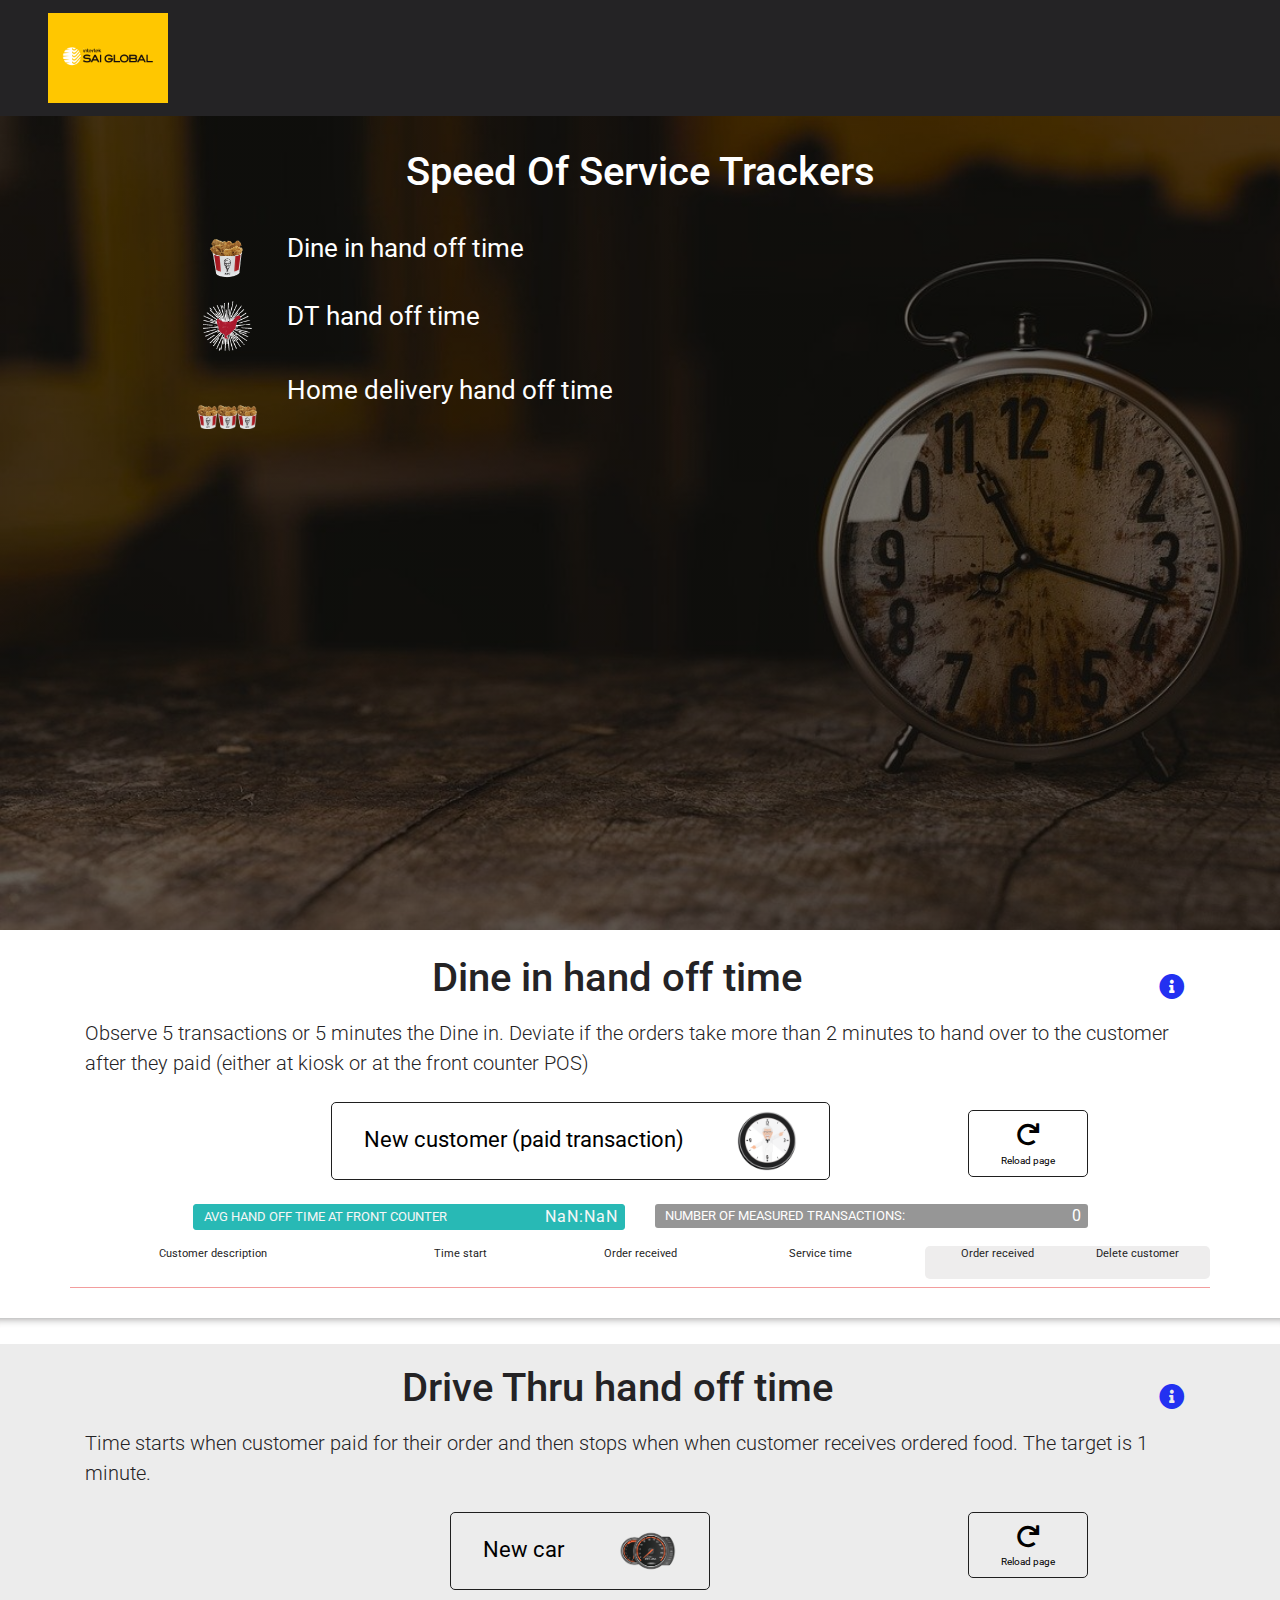
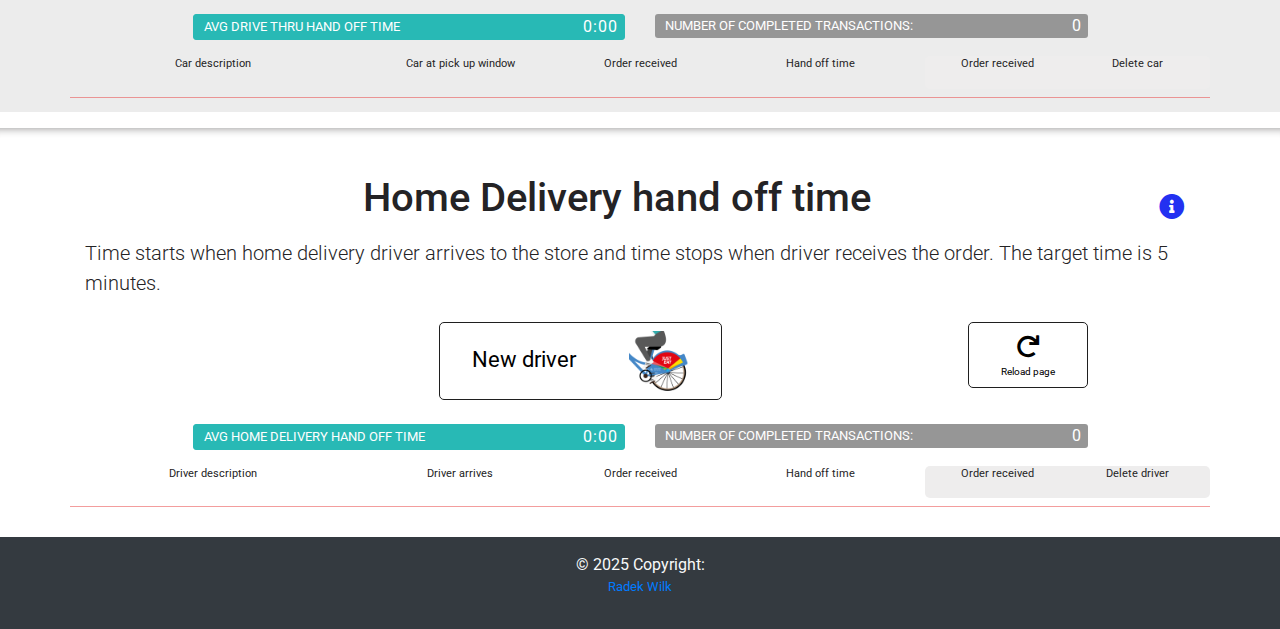
==== index.html @ 293ca718 "initial commit" ====
<!DOCTYPE html>
<html lang="en">

<head>
  <meta charset="UTF-8" />
  <meta name="viewport" content="width=device-width, initial-scale=1.0" />
  <meta http-equiv="X-UA-Compatible" content="ie=edge" />

<!-- Standard favicon -->
    <link rel="icon" type="image/x-icon" href="../img/favicon/favicon.ico">
    
    <!-- PNG icons for different sizes -->
    <link rel="icon" type="image/png" sizes="16x16" href="./img/favicon/favicon-16x16.png">
    <link rel="icon" type="image/png" sizes="32x32" href="./img/favicon/favicon-32x32.png">
    
    <!-- Apple Touch Icon -->
    <link rel="apple-touch-icon" href="../img/favicon/apple-touch-icon.png">
    
    <!-- Android Chrome icons -->
    <link rel="icon" type="image/png" sizes="192x192" href="./img/favicon/android-chrome-192x192.png">
    <link rel="icon" type="image/png" sizes="512x512" href="./img/favicon/android-chrome-512x512.png">
    
    <!-- Web Manifest -->
    <link rel="manifest" href="./img/favicon/site.webmanifest">

  <!-- bootstrap css -->
  <link rel="stylesheet" href="./css/bootstrap.min.css" />
  <!-- main css -->
  <link rel="stylesheet" href="./css/main.css" />

  <!-- font awesome -->
  <link rel="stylesheet" href="./css/all.css" />
  <title>Speed of service timers</title>
</head>

<body>
  <!-- header -->
  <header id="home">
    <!-- navbar -->
    <nav class="navbar navbar-expand-lg navbar-dark px-5">
      <a href="https://intranet.intertek.com/" class="navbar-brand">
        <img src="./img/saiglobal-card.webp" alt="company logo" class="img-fluid" width="120" />
      </a>
      <button class="navbar-toggler" type="button" data-target="#myNavbar" data-toggle="collapse">
        <span class="navbar-toggler-icon"></span>
      </button>
      <div class="collapse navbar-collapse" id="myNavbar">
        <ul class="navbar-nav mx-auto ">
          <!-- <li class="nav-item mx-3">
            <a href="../calculate.html#epcs" class="nav-link">ePCS</a>
          </li>
          <li class="nav-item mx-3">
            <a href="QPM_checker.html#qpm" class="nav-link">QPM</a>
          </li>
          <li class="nav-item mx-3">
            <a href="paper_pcs.html#pcs" class="nav-link">Paper PCS </a>
          </li>
          <li class="nav-item dropdown mx-3">
            <a class="nav-link dropdown-toggle" data-toggle="dropdown" href="#" role="button" aria-haspopup="true"
              aria-expanded="false">Instructions</a>
            <div class="dropdown-menu">
              <p class="text-center">Step-by-Step how to get:</p>
              <div role="separator" class="dropdown-divider"></div>
              <a class="dropdown-item" href="instructions.html#gsr">Gold Standard Report</a>
              <a class="dropdown-item" href="instructions.html#fsr">Freshness Standard Report</a>
              <a class="dropdown-item" href="instructions.html#pcr">Piece Count Report</a>
              <a class="dropdown-item" href="instructions.html#dbsc">Daily Scorecard</a>
            </div>
          </li>
          <li class="nav-item mx-3">
            <a href="timers.html" class="nav-link">Speed of Services </a>
          </li> -->
        </ul>
      </div>
    </nav>
    <!-- end of navbar -->

    <!-- banner section -->
    <section id="timers-banner" class="info-banner">
      <div class="container-fluid">
        <div class="row">
          <div class="col-10 mx-auto">
            <div class="py-3 banner-center">
              <h1 class="text-capitalize text-center mt-2 mt-lg-3">
                Speed of Service trackers
              </h1>
              <ul class="pcs-systems pcs-systems-info list-group d-none d-md-block">
                <!-- <h3>Check SOS for</h3> -->
                <li class="pcs-systems-item">
                    <li class="pcs-systems-item-inner">
                      <a href="#kfcServiceTimesTotal" class="pcs-systems-item-inner-link">
                         <img src="./img/kfc_bucket.gif" alt="stopwatch" width="60" class="img-fluid mt-3 mr-4"> Dine in hand off time
                      </a>
                    </li>
                </li>
                <li class="pcs-systems-item">
                    <li class="pcs-systems-item-inner">
                      <a href="#kfcDTTotal" class="pcs-systems-item-inner-link">
                        <img src="./img/chicken_clock.gif" alt="" width="60"  class="img-fluid mt-3 mr-4"> DT hand off time
                      </a>
                    </li>
                </li>
                <li class="pcs-systems-item-inner">
                  <a href="#kfcHDTotal" class="pcs-systems-item-inner-link">
                      <img src="./img/kfc_multibucket.gif" alt="" width="60" class="img-fluid mt-3 mr-4"> Home delivery hand off time
                  </a>
                </li>
                <!-- <li class="pcs-systems-item">
                    <li class="pcs-systems-item-inner">
                      <a href="#bkTotal" class="pcs-systems-item-inner-link">
                          <img src="./img/bk_whopper.gif" alt="" width="60" class="img-fluid mt-3"> Burger King - service time
                      </a>
                    </li>
                </li> -->
              </ul>
            </div>
          </div>
        </div>
      </div>
    </section>
    <!-- end of banner section -->
  </header>
  <!-- end of header -->

  <!-- KFC timers section -->
  <section id="kfcServiceTimesTotal" class="guide-info py-1 mt-1 ">
    <div class="container">
      <h1 class="text-center my-3">
        Dine in hand off time
        <button class="info-icon mt-2" data-toggle="modal" data-target="#kfc_fc_service_info">
          <i class="fas fa-info-circle"></i>
        </button>
      </h1>

      <p class="lead">
        Observe 5 transactions or 5 minutes the Dine in. Deviate if the orders take more than 2 minutes to hand over to the customer after they paid (either at kiosk or at the front counter POS)
      </p>

      <!-- service time control - start the new customer -->
          <div class="container mt-4 ">
            <div class="row">
              <div class="col-10 mx-auto text-center">
                  <button class="editBox stopwatch" id="start"> New customer (paid transaction)
                    <img src="./img/kfc_clock.gif" alt="" width="60" class="stopwatch-icon">
                  </button>
                  <button class="editBox stopwatch restart mt-2" onclick="location.reload();">
                    <i class="fas fa-redo"></i>
                    <p class="reload-text">Reload page</p>
                  </button>
                <!-- </div> -->
              </div>
            </div>
            <div class="row service__times">
              <div class="col-10 mx-auto">
                <div class="row justify-content-around">
                  <div class="col-0 col-sm-0 mx-auto" hidden>
                    <div class="timer__serviceTime clearfix" id="kfc-timer__serviceTime">
                      <div class="timer__serviceTime--text left">Avg Order to delivery time</div>
                      <div class="timer__serviceTime--value right" id="kfc-serviceTime">0:00</div>
                    </div>
                  </div>
                  <div class="col-10 col-sm-6 mx-auto">
                    <div class="timer__totalTime clearfix" id="kfc-timer__totalTime">
                      <div class="timer__totalTime--text left">Avg hand off time at front counter</div>
                      <div class="timer__totalTime--value right" id="kfc-totalServiceTime">0:00</div>
                    </div>
                  </div>
                  <div class="col-8 col-sm-6 mx-auto">
                    <div class="timer__totalTime clearfix transactions" id="timer__totalCust">
                      <div class="timer__totalTime--text left">Number of measured transactions: </div>
                      <div class="timer__totalTime--value right" id="kfc-totalCustomers">0</div>
                    </div>
                  </div>
  
                </div>
              </div>
            </div>
          </div>

     <div class="row py-2">
            <!-- a table with measured times -->
            <div class="col-12 mx-auto ">
              <!-- description row -->
              <div class="row py-2 info-container">
                <div class="col-3 text-center align-content-center ">
                  <p class="info-text">Customer description</p>
                </div>
                <!-- timers col -->
                <div class="col-6">
                  <div class="d-flex justify-content-between">
                    <div class="col-4 text-center">
                      <p class="info-text">Time start</p>
                    </div>
                    <div class="col-4 text-center">
                      <p class="info-text">Order received</p>
                    </div>
                    <div class="col-4 text-center">
                      <p class="info-text">Service time</p>
                    </div>
                  </div>
                </div>
                <!-- end of timers col -->
                <div class="col-3 text-center time-edits">
                  <div class="d-flex justify-content-between">
                    <div class="col-6 text-center">
                      <p class="info-text">Order received</p>
                    </div>
                    <div class="col-6 text-center">
                      <p class="info-text">Delete customer</p>
                    </div>
                  </div>
                </div>
              </div>
              <!-- end of description row -->

          <div class="kfc__timesList">
            
<!-- HERE IS GOING NEW LINE OF SOS for FRONT COUNTER -->

          </div>

        </div>
        <!-- end of table with measured times -->

      </div>

    </div>
    <!--end of container  -->
  </section>
  <!-- End of KFC timers section -->

  <hr class="separate-section">

  <!-- KFC Drive Thru timers section -->
  <section id="kfcDTTotal" class="guide-info py-1 mt-1 gray_bgr">
    <div class="container">
      <h1 class="text-center my-3">
        Drive Thru hand off time
        <button class="info-icon mt-2" data-toggle="modal" data-target="#kfc_DT_service_info">
          <i class="fas fa-info-circle"></i>
        </button>
      </h1>

      <p class="lead">
        Time starts when customer paid for their order and then stops when when customer receives ordered food. The target is 1 minute. 
      </p>

      <!-- service time control - start the new customer -->
          <div class="container mt-4 ">
            <div class="row">
              <div class="col-10 mx-auto text-center">
                  <button class="editBox stopwatch" id="start__DT"> New car
                    <img src="./img/car.gif" alt="" width="60" class="stopwatch-icon">
                  </button>
                  <button class="editBox stopwatch restart" onclick="location.reload();">
                    <i class="fas fa-redo"></i>
                    <p class="reload-text">Reload page</p>
                  </button>
                <!-- </div> -->
              </div>
            </div>
            <div class="row service__times">
              <div class="col-10 mx-auto">
                <div class="row justify-content-around">
                  <div class="col-0 col-sm-0 mx-auto" hidden>
                    <div class="timer__serviceTime clearfix" id="kfc_DT-timer__serviceTime">
                      <div class="timer__serviceTime--text left">Avg Order to delivery time</div>
                      <div class="timer__serviceTime--value right" id="kfc_DT-serviceTime">0:00</div>
                    </div>
                  </div>
                  <div class="col-10 col-sm-6 mx-auto">
                    <div class="timer__totalTime clearfix" id="kfc_DT-timer__totalTime">
                      <div class="timer__totalTime--text left">Avg Drive Thru hand off time</div>
                      <div class="timer__totalTime--value right" id="kfc_DT-totalServiceTime">0:00</div>
                    </div>
                  </div>
                  <div class="col-8 col-sm-6 mx-auto">
                    <div class="timer__totalTime clearfix transactions" id="timer__totalCars">
                      <div class="timer__totalTime--text left">Number of completed transactions: </div>
                      <div class="timer__totalTime--value right" id="kfc_DT-totalCustomers">0</div>
                    </div>
                  </div>
  
                </div>
              </div>
            </div>
          </div>

     <div class="row py-2">
            <!-- a table with measured times -->
            <div class="col-12 mx-auto ">
              <!-- description row -->
              <div class="row py-2 info-container">
                <div class="col-3 text-center align-content-center ">
                  <p class="info-text">Car description</p>
                </div>
                <!-- timers col -->
                <div class="col-6">
                  <div class="d-flex justify-content-between">
                    <div class="col-4 text-center">
                      <p class="info-text">Car at pick up window</p>
                    </div>
                    <div class="col-4 text-center">
                      <p class="info-text">Order received</p>
                    </div>
                    <div class="col-4 text-center">
                      <p class="info-text">Hand off time</p>
                    </div>
                  </div>
                </div>
                <!-- end of timers col -->
                <div class="col-3 text-center time-edits">
                  <div class="d-flex justify-content-between">
                    <div class="col-6 text-center">
                      <p class="info-text">Order received</p>
                    </div>
                    <div class="col-6 text-center">
                      <p class="info-text">Delete car</p>
                    </div>
                  </div>
                </div>
              </div>
              <!-- end of description row -->

          <div class="kfc__DT_List">
            
<!-- HERE IS GOING NEW LINE OF SOS TIMES -->

          </div>

        </div>
        <!-- end of table with measured times -->

      </div>

    </div>
    <!--end of container  -->
  </section>
  <!-- End of KFC DT timers section -->


  <hr class="separate-section">



    <!-- KFC Home delivery timers section -->
    <section id="kfcHDTotal" class="guide-info py-1 mt-1 ">
      <div class="container">
        <h1 class="text-center my-3">
          Home Delivery hand off time
          <button class="info-icon mt-2" data-toggle="modal" data-target="#kfc_HD_service_info">
            <i class="fas fa-info-circle"></i>
          </button>
        </h1>
  
  
        <p class="lead">
          Time starts when home delivery driver arrives to the store and time stops when driver receives the order. The target time is 5 minutes.
        </p>
  
        <!-- <hr class="style14"> -->
  
        <!-- service time control - start the new qutomer -->
        <div class="container mt-4 ">
          <div class="row">
            <div class="col-10 mx-auto text-center">
                <button class="editBox stopwatch" id="start__HD"> New driver
                  <img src="./img/just_eat.gif" alt="" width="60" class="stopwatch-icon">
                </button>
                <button class="editBox stopwatch restart" onclick="location.reload();">
                  <i class="fas fa-redo"></i>
                  <p class="reload-text">Reload page</p>
                </button>
              <!-- </div> -->
            </div>
          </div>
          <div class="row service__times">
            <div class="col-10 mx-auto">
              <div class="row justify-content-around">
                <div class="col-0 col-sm-0 mx-auto" hidden>
                  <div class="timer__serviceTime clearfix" id="kfc_HD-timer__serviceTime">
                    <div class="timer__serviceTime--text left">Avg Order to delivery time</div>
                    <div class="timer__serviceTime--value right" id="kfc_HD-serviceTime">0:00</div>
                  </div>
                </div>
                <div class="col-10 col-sm-6 mx-auto">
                  <div class="timer__totalTime clearfix" id="kfc_HD-timer__totalTime">
                    <div class="timer__totalTime--text left">Avg home delivery hand off time</div>
                    <div class="timer__totalTime--value right" id="kfc_HD-totalServiceTime">0:00</div>
                  </div>
                </div>
                <div class="col-8 col-sm-6 mx-auto">
                  <div class="timer__totalTime clearfix transactions" id="timer__totalCust">
                    <div class="timer__totalTime--text left">Number of completed transactions: </div>
                    <div class="timer__totalTime--value right" id="kfc_HD-totalCustomers">0</div>
                  </div>
                </div>

              </div>
            </div>
          </div>
        </div>
  
        <div class="row py-2">
          <!-- a table with measured times -->
          <div class="col-12 mx-auto ">
            <!-- description row -->
            <div class="row py-2 info-container">
              <div class="col-3 text-center align-content-center ">
                <p class="info-text">Driver description</p>
              </div>
              <!-- timers col -->
              <div class="col-6">
                <div class="d-flex justify-content-between">
                  <div class="col-4 text-center">
                    <p class="info-text">Driver arrives</p>
                  </div>
                  <div class="col-4 text-center">
                    <p class="info-text">Order received</p>
                  </div>
                  <div class="col-4 text-center">
                    <p class="info-text">Hand off time</p>
                  </div>
                </div>
              </div>
              <!-- end of timers col -->
              <div class="col-3 text-center time-edits">
                <div class="d-flex justify-content-between">
                  <div class="col-6 text-center">
                    <p class="info-text">Order received</p>
                  </div>
                  <div class="col-6 text-center">
                    <p class="info-text">Delete driver</p>
                  </div>
                </div>
              </div>
            </div>
            <!-- end of description row -->
  
            <div class="kfc__HD_List">
             
              <!-- HERE GOES NEW LINE OF SOS TIMER -->


            </div>
  
          </div>
          <!-- end of table with measured times -->
  
        </div>
  
      </div>
      <!--end of container  -->
    </section>
    <!-- End of KFC Home delivery timers section -->

    

<!-- *********** MODALS ************************************** -->

      <!-- modal KFC FC service time info -->
  <div class="modal fade" id="kfc_fc_service_info" role="dialog">
    <div class="modal-dialog" role="document">
      <div class="modal-content">
        <div class="modal-header text-center modal-header-timers">
          <img src="./img/colonels_logo.png" alt="kfc logo" class="img-fluid" width="60" />
          <h5 class="modal-title ml-4 pt-2"> How to measure KFC front counter speed of service</h5>
          <button type="button" class="close close-info" data-dismiss="modal" aria-label="close">
            <span aria-hidden="true">&times;</span>
          </button>
        </div>
        <div class="modal-body">
          <div class="container-fluid">
            <div class="row">
              <div class="col-10 mx-auto">
                <ol class="mt-3 ml-0">
                  <li class="list-item">Click <em><b> New customer </b></em> button when customer paid for their order. It could be either kiosk or front counter POS.</li>
                  <li class="list-item">Then click on chicken meal icon
                    <img src="./img/fried-chicken-meal.png" class="food-img px-1"/>  when customer receives their order.
                  </li>
                  <li class="list-item">Once you click on the chicken meal icon, it will calculate <em><b>Hand off </b></em> time for that transaction and update the <em><b>average hand off time </b></em> based on number measured transactions.
                     Results will be displayed in fields on the top of the form. 
                  </li>
                  <li class="list-item">Measured average hand off times are color coded: <br /> <span class="green-colour">Green = ON TARGET</span>, <span class="red-colour">RED = ABOVE TARGET</span> (TARGET = 2 min).
                 </li>
                  <li class="list-item">Click on trash icon  
                    <img src="./img/bin.png" class="food-img px-1"/> if you want to delete an of the customer (i.e. when you lost track of that customer)
                  </li>
                  <li class="list-item">If icon is active, you can overwrite payment of food received time.
                  </li>
                  <li class="list-item">Click on reload page button 
                    <i class="fas fa-redo-alt px-1"></i> 
                    if you want to reload the page (clear all the data on the page). Warning - all the measured times will be lost!!!
                  </li>
                </ol>
                <!-- <p class="muted">*OTD - Order to Delivery </p> -->
              </div>
            </div>
          </div>
        </div>
        <div class="modal-footer">
          <button type="button" class="btn close-btn" data-dismiss="modal">Close</button>
        </div>
      </div>
    </div>
  </div>
  <!-- end of modal KFC FC service time info -->


  <!-- modal KFC DT service time info -->
  <div class="modal fade" id="kfc_DT_service_info" role="dialog">
    <div class="modal-dialog" role="document">
      <div class="modal-content">
        <div class="modal-header text-center modal-header-timers">
          <img src="./img/colonels_logo.png" alt="kfc logo" class="img-fluid" width="60" />
          <h5 class="modal-title ml-4 pt-3">How to measure Drive Thru hand off time</h5>
          <button type="button" class="close close-info" data-dismiss="modal" aria-label="close">
            <span aria-hidden="true">&times;</span>
          </button>
        </div>
        <div class="modal-body">
          <div class="container-fluid">
            <div class="row">
              <div class="col-10 mx-auto">
                <ol class="mt-3 ml-0">
                  <li class="list-item">Click <em><b> New car </b></em> button when customer paid for their order.</li>
                  <!-- <li class="list-item">Click on car at the DT window icon 
                    <img src="./img/drive-thru.png" class="food-img px-1"/>  when car arrives at pick up window. This will make chicken bucket icon clickable.
                  </li> -->
                  <li class="list-item">Click on chicken bucket icon
                    <img src="./img/fried-chicken.png" class="food-img px-1"/>  when car leaves with food order.
                  </li>
                  <li class="list-item">Once you click chicken bucket icon, it will calculate transaction <em><b>b>hand off </b></em> time. Average hand off time will be updated based on the number of measured transactions. Results will be displayed in fields on the top of the form. 
                  </li>
                  <li class="list-item">Individual hand off times and average hand off time are color coded: <br /> <span class="green-colour">Green = ON TARGET</span>, <span class="red-colour">RED = ABOVE TARGET</span> (TARGET = 1 min).
                 </li>
                  <li class="list-item">Click on trash icon  
                    <img src="./img/bin.png" class="food-img px-1"/> if you want to delete that car/transaction.
                  </li>
                  <li class="list-item">If icon is active, you can overwrite corresponding time.
                  </li>
                  <li class="list-item">Click on reload page button 
                    <i class="fas fa-redo-alt px-1"></i> 
                    if you want to reload the page (clear all the data on the page).  Warning - all the measured times will be lost!!!
                  </li>
                </ol>
              </div>
            </div>
          </div>
        </div>
        <div class="modal-footer">
          <button type="button" class="btn close-btn" data-dismiss="modal">Close</button>
        </div>
      </div>
    </div>
  </div>
  <!-- end of modal KFC DT service time info -->


  <!-- modal KFC Home delivery service time info -->
  <div class="modal fade" id="kfc_HD_service_info" role="dialog">
    <div class="modal-dialog" role="document">
      <div class="modal-content">
        <div class="modal-header text-center modal-header-timers">
          <img src="./img/colonels_logo.png" alt="kfc logo" class="img-fluid" width="60" />
          <h5 class="modal-title ml-4 pt-2">How to measure Home Delivery hand off</h5>
          <button type="button" class="close close-info" data-dismiss="modal" aria-label="close">
            <span aria-hidden="true">&times;</span>
          </button>
        </div>
        <div class="modal-body">
          <div class="container-fluid">
            <div class="row">
              <div class="col-10 mx-auto">
                <ol class="mt-3 ml-0">
                  <li class="list-item">Click <em><b> New driver </b></em> button when home delivery driver arrives to the store.</li>
                  <li class="list-item">Click on delivery bicycle icon 
                    <img src="./img/bicycle.png" class="food-img px-1"/>
                    when home delivery driver picks up the order.
                  </li>
                  <li class="list-item">Once you click on delivery bicycle icon, it will calculate home delivery hand off time for that order and then recalculate the average hand off time based on number measured transactions. Results will be displayed in the field on the top of the form. 
                  </li>
                  <li class="list-item">Total hand off times and avg hand off are color coded: <br /> <span class="green-colour">Green = ON TARGET</span>, <span class="red-colour">RED = ABOVE TARGET</span> (TARGET = 5 min).
                 </li>
                  <li class="list-item">Click on trash icon  
                    <img src="./img/bin.png" class="food-img px-1"/> if you want to delete that driver/transaction.
                  </li>
                  <li class="list-item">If icon is active, you can overwrite corresponding time.
                  </li>
                  <li class="list-item">Click on reload page button 
                    <i class="fas fa-redo-alt px-1"></i> 
                    if you want to reload the page (clear all the data on the page). Warning - all the measured times will be lost!!!
                  </li>
                </ol>
              </div>
            </div>
          </div>
        </div>
        <div class="modal-footer">
          <button type="button" class="btn close-btn" data-dismiss="modal">Close</button>
        </div>
      </div>
    </div>
  </div>
  <!-- end of modal KFC Home delivery service time info -->


   <!-- modal Burger King service time info -->
   <div class="modal fade" id="bk_service_info" role="dialog">
    <div class="modal-dialog" role="document">
      <div class="modal-content">
        <div class="modal-header text-center modal-header-timers">
          <img src="img/bk_whopper.gif" alt="kfc logo" class="img-fluid" width="60" />
          <h5 class="modal-title ml-4 pt-4">How to measure Burger King front counter service time</h5>
          <button type="button" class="close close-info" data-dismiss="modal" aria-label="close">
            <span aria-hidden="true">&times;</span>
          </button>
        </div>
        <div class="modal-body">
          <div class="container-fluid">
            <div class="row">
              <div class="col-10 mx-auto">
                <ol class="mt-3 ml-0">
                  <li class="list-item">Click <em><b> New customer </b></em> button when Guest receives receipt or cash/card back.</li>
                  <li class="list-item">Click on hamburger meal icon 
                    <img src="img/fast-food-burger.png" class="food-img mx-1"/>  when customer recives his/her order.
                  </li>
                  <li class="list-item">Once you click hamburger icon, it will calculate front counter service time and it will display it in the field. Average service time will be calculated base on completed transations.
                     Results will be displayed in the field on the top of the form. 
                  </li>
                  <li class="list-item">Total service time and avg servie time are color coded: <br /> Green = ON TARGET, ORANGE = PART POINTS AWARDED, RED = ABOVE TARGET (TARGET = 2 min, GOES RED ABOVE 2 min 15 seconds).
                 </li>
                  <li class="list-item">Click on trash icon  
                    <img src="img/bin.png" class="food-img mx-1"/> if you want to delete that customer/transaction.
                  </li>
                  <li class="list-item">If icon is active, you can overwrite corresponding time.
                  </li>
                  <li class="list-item">Click on reload page button 
                    <i class="fas fa-redo-alt"></i> 
                    if you want to reload the page (clear all the data on the page).
                  </li>
                </ol>
              </div>
            </div>
          </div>
        </div>
        <div class="modal-footer">
          <button type="button" class="btn close-btn" data-dismiss="modal">Close</button>
        </div>
      </div>
    </div>
  </div>
  <!-- end of modal Burger King service time info -->

<!-- bootbox element -->
  <p><a class="show-alert" href=#></a></p>

<!-- end bootbox element -->

<!-- Footer -->
<footer class="footer bg-dark">

  <!-- Copyright -->
  <div class="text-light text-center py-3">© 2025 Copyright:
    <p class="small"> <a class="link-primary" href="mailto:radek.wilk@intertek.com">Radek Wilk</a></p>
  </div>
  <!-- Copyright -->

</footer>
<!-- Footer -->

  <!-- jquery -->
  <script src="./js/jquery-3.3.1.min.js"></script>
  <!-- bootstrap js -->
  <script src="./js/bootstrap.bundle.min.js"></script>
  <!-- script js -->
  <!-- masking libraries -->
  <script src="./js/inputmask.js"></script>
  <script src="./js/inputmask_binding.js"></script>
  <!-- end of masking libraries -->
  <!-- moment.js -->
  <script src="./js/moment.js"></script>
  <!-- clockdown.js -->
  <script src="./js/clockdown.js"></script>
  <!-- <script src="../js/app.js"></script> -->
  <script src="./js/timers_app.js"></script>
  <!-- nice alert boxes library -->
  <script src="./js/bootbox.js"></script>
</body>

</html>
---- css/main.css ----
@import url('https://fonts.googleapis.com/css?family=Roboto');

body {
  font-family: 'Roboto', sans-serif;
  background: #fff;
  color: #242325;
  position: relative;
}

* {
  margin: 0;
  padding: 0;
  box-sizing: border-box;
}

.clearfix::after {
  content: "";
  display: table;
  clear: both;
}

/* global */

/* color styles */
.green-colour {
  color: green;
}

.red-colour {
  color: red;
}

.inner-link {
  list-style: none;
}

/* end of global */

/* banner */
.banner {
  color: #fff;
  min-height: calc(100vh - 86px);
  background: -webkit-gradient(linear, left top, left bottom, from(rgba(0, 0, 0, .5)), to(rgba(0, 0, 0, .5))), url(../img/banner_img_sized.jpg);
  background: linear-gradient(rgba(0, 0, 0, .5), rgba(0, 0, 0, .5)), url(../img/banner_img_sized.jpg);
  background-size: cover;
  background-position: center;
  background-repeat: no-repeat;
  background-attachment: fixed;
}

.info-banner {
  color: #fff;
  min-height: calc(100vh - 86px);
  background: -webkit-gradient(linear, left top, left bottom, from(rgba(0, 0, 0, .5)), to(rgba(0, 0, 0, .5))), url(../img/info.jpg);
  background: linear-gradient(rgba(0, 0, 0, .5), rgba(0, 0, 0, .5)), url(../img/info.jpg);
  background-size: cover;
  background-position: center;
  background-repeat: no-repeat;
  background-attachment: fixed;
}

.banner-center {
  height: calc(100vh - 86px);
}

#timers-banner {
  background: -webkit-gradient(linear, left top, left bottom, from(rgba(0, 0, 0, .5)), to(rgba(0, 0, 0, .5))),
    url(../img/clock_bk.jpg);
  background: linear-gradient(rgba(0, 0, 0, .5), rgba(0, 0, 0, .5)),
    url(../img/clock_bk.jpg);
  background-size: cover;
  background-repeat: no-repeat;
}

.pcs-systems {
  background: transparent;
  font-size: 25.6px;
  font-size: 1.6rem;
  margin-left: 64px;
  margin-left: 4rem;
  margin-top: 64px;
  margin-top: 4rem;
}

.pcs-systems-info {
  margin-top: 24px;
  margin-top: 1.5rem;
}

.pcs-systems-item {
  list-style: none;
}

.pcs-systems-item-inner {
  list-style: none;
  margin-left: 11.2px;
  margin-left: .7rem;
}

.pcs-systems-item-inner-link {
  color: #fff;
  -webkit-transition: all 0.2s linear;
  transition: all 0.2s linear;
}

.pcs-systems-item-inner-link:hover {
  text-decoration: none;
  color: #a2a3a5;
  -webkit-transform: scale(1.2);
  transform: scale(1.2);
}

.coming-soon {
  color: yellow;
}

/* end of banner */

/* info-card */
.info-card-link {
  color: #ea2a40;
  padding: 0 5px;
  -webkit-transition: all 0.2s linear;
  transition: all 0.2s linear;
}

.info-card-link:hover {
  color: #fff;
  background: #ea2a40;
  text-decoration: none;
}

/* end of info-card */

/* form controls */
.epcs {
  min-height: 100vh;
}

.info-icon {
  color: #fff;
  font-weight: 700;
}

.badge-info {
  width: 100%;
}

input {
  text-align: center;
}

.chicken-pc {
  margin-top: 0 !important;
}

.modal-dialog {
  min-width: 800px !important;
}

.div-img {
  overflow: hidden;
}

.img-report {
  -webkit-transition: all 1s linear;
  transition: all 1s linear;
}

.img-report:hover {
  -webkit-transform: scale(1.2);
  transform: scale(1.2);
}

.item-other {
  font-weight: 700 !important;
  text-align: left !important;
  margin-left: 0 !important;
}

/* end of form controls */

/* navbar */
.navbar {
  background: #242325 !important;
}

.phone-icon {
  color: #61e786;
  border: 1.6px solid #61e786;
  border: 0.1rem solid #61e786;
  padding: 8px;
  padding: 0.5rem;
  border-radius: 50%;
}

/* end of navbar */

/* info sections */
hr.separate-section {
  height: 10px;
  border: 0;
  -webkit-box-shadow: 0 10px 10px -10px #8c8b8b inset;
  box-shadow: 0 10px 10px -10px #8c8b8b inset;
}

/* end of info sections */

/* timers section */
.gray_bgr {
  background-color: #ececec;
}


.right {
  float: right;
  padding-right: 3px;
}

.left {
  float: left;
}

.timer__serviceTime,
.timer__totalTime {
  background-color: #28B9B5;
  border: 1px solid #28B9B5;
  color:white;
  border-radius: 3px;
  padding-right: 3px;
}

.transactions {
  background-color: rgb(150, 150, 150);
  border:rgb(150, 150, 150);
}

.timer__serviceTime--text,
.timer__totalTime--text {
  /* float: left; */
  font-size: 13px;
  margin-top: 2px;
  padding-left: 10px;
  text-transform: uppercase;
}

.timer__serviceTime--value,
.timer__totalTime--value {
  letter-spacing: 1px;
}

.info-container:nth-child(even) {
  background-color: #ffe6e6;
}

.timeChecked {
  background-color: rgb(235, 232, 232);
  font-weight: bolder;
}

.info-container {
  border-bottom: rgba(231, 60, 60, 0.502) 1px solid;
  margin-bottom: 2px !important;
  height: auto;
}

.times-container {
  height: 2.25rem;
}

p.form-control {
  margin-bottom: 0;
}

.col-2,
.col-3 {
  padding-left: 3px;
  padding-right: 3px;
}

.text-container {
  padding-bottom: 2px !important;
}

.info-text {
  font-size: 0.7rem;
}

.time-edits {
  background-color: #eeeded;
  border-radius: 5px;
}

.editBox {
  cursor: pointer;
  color: black;
  transition: linear 0.2s;
}

.editBox:hover {
  color: #444;
  transform: scale(1.1);
}

.stopwatch {
  margin-bottom: 1.5rem;
  padding: 0.5rem 2rem;
  cursor: pointer;
  color: black;
  font-size: 1.4rem;
  border: 1px solid rgb(31, 31, 31);
  border-radius: 5px;
  background: transparent;
  transition: linear 0.2s;
}

.stopwatch-ph {
  padding: 0.5rem;
}

.stopwatch:hover {
  color: white;
  background: rgba(0, 0, 0, 0.8);
}

.stopwatch:focus {
  outline: none;
}

.stopwatch-icon {
 margin-left: 3rem;
}

.service-controls {
  /* display: none; */
  display: block;
}

.timer {
  font-size: 0.6rem;
  padding: 4px 2px !important;
}

.icon-disabled {
  pointer-events: none;
  opacity: 0.5;
  color: #CCC;
}

hr.style14 {
  border: 0;
  height: 1px;
  background-image: -webkit-linear-gradient(left, #f0f0f0, #e73c3c80, #f0f0f0);
  background-image: -moz-linear-gradient(left, #f0f0f0, #e73c3c80, #f0f0f0);
  background-image: -ms-linear-gradient(left, #f0f0f0, #e73c3c80, #f0f0f0);
  background-image: -o-linear-gradient(left, #f0f0f0, #e73c3c80, #f0f0f0);
}



/* end of timers section */


/* Colour of service times (green if below target or red if above target) */
.timeOverTarget {
  background-color: #ea2a40;
  color: #f7f7f7;
  border-color: #ea2a40;
}

.timeOnTarget {
  background-color: #28B9B5;
  color: #f7f7f7;
  border-color:  #28B9B5;
}

.timeBetweenTarget {
  background-color: rgb(224, 147, 45);
  color: #f7f7f7;
  border-color:  rgb(224, 147, 45);
}

.restart {
  float: right;
}

.reload-text {
  font-size: x-small;
  margin: 0;
}

.info-icon {
  color: rgb(35, 49, 241);
  padding: 10px;
  cursor: pointer;
  font-size: 1.6rem;
  border: none;
  border-radius: 5px;
  background: transparent;
  transition: linear 0.2s;
  float: right;
}

.info-icon:hover {
  background: rgba(35, 49, 241, 0.8);
  color: white;
}

.info-icon:focus {
  outline: none;
}

.food-img {
  max-height: 22px;
}

/* End of service time background colour  */

/* modal header timers */
.modal-header-timers {
background-color:rgb(218,14,20);
color: white;
}

.close-info {
  color: white;
}

.close-info:hover {
  color: white;
}

.close-btn {
  background-color:rgb(218,14,20);
  color: white;
  transition: linear 0.2s;
}

.close-btn:hover {
  background-color:rgb(218,14,20);
  color:rgb(194, 189, 189);
}

.modal-header {
  background-color:rgb(218,14,20);
  color:rgb(194, 189, 189);
  font-weight: bold;
}

/* .bootbox-accept {
  background-color:rgb(218,14,20);
  color: white;
  border-color: :rgb(218,14,20);
  transition: linear 0.2s;
}

.bootbox-accept:hover {
  background-color:rgb(218,14,20);
  color:rgb(194, 189, 189);
} */



/* modal header timers end */

/* ph input  */

.ph-input {
   border: grey 1px solid;
   border-radius: 5px;
   font-size: 1.2rem;
   padding: 5px 20px;
   margin: 10px 5px;
}

.minutes {
  margin-right: -5px;
}

.seconds {
  margin-left: -5px;
}


/* end of ph input  */
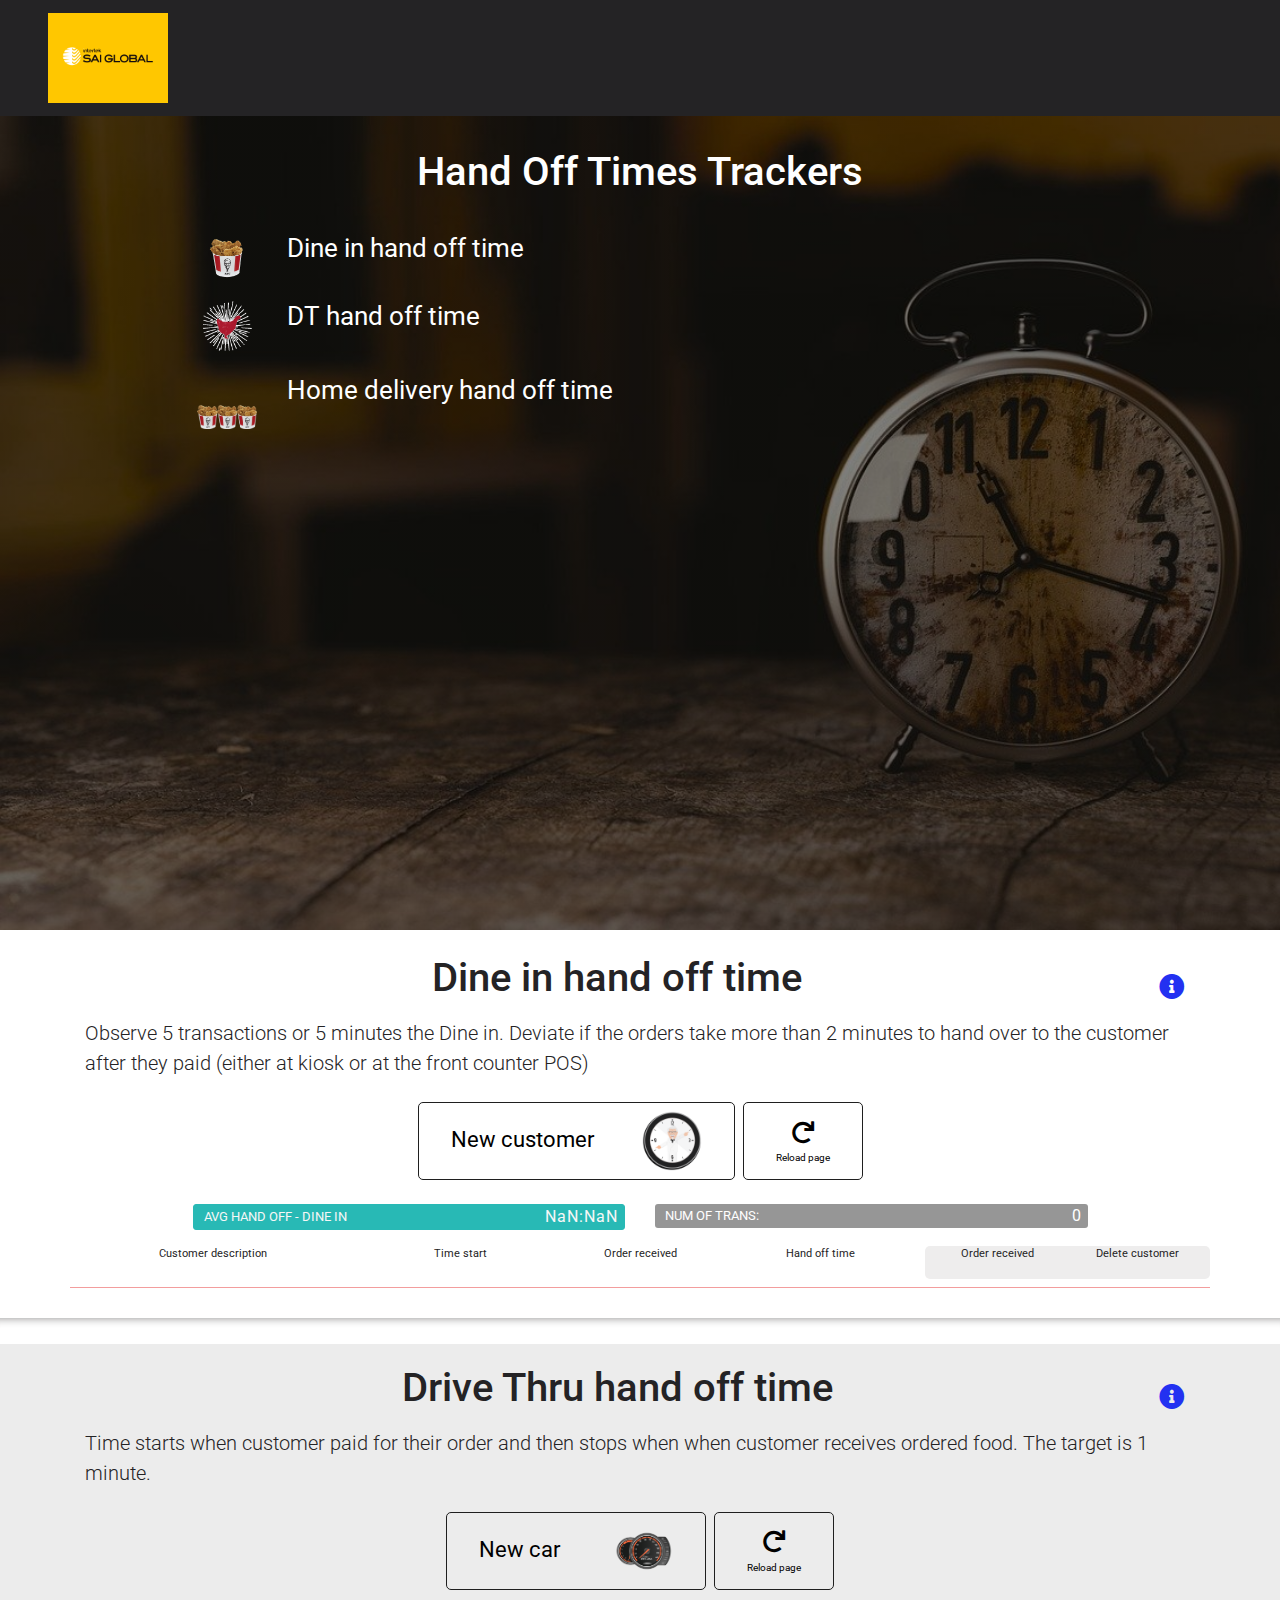
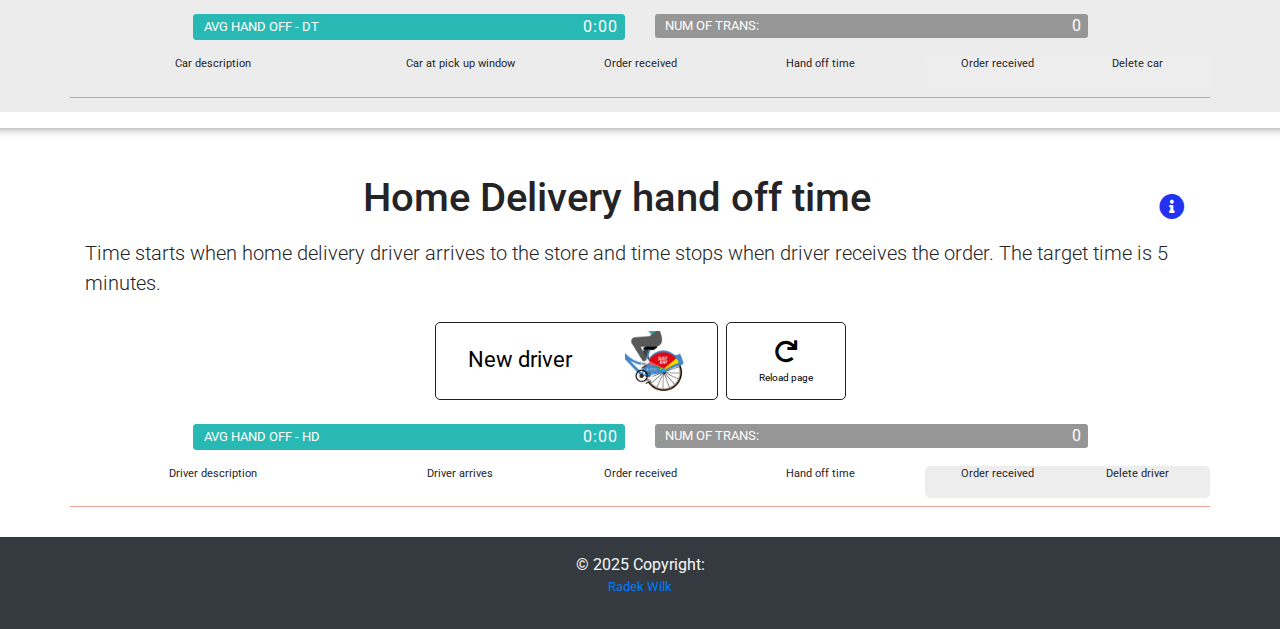
==== commit 08566742: "responsivness added" ====
--- a/index.html
+++ b/index.html
@@ -82,7 +82,7 @@
           <div class="col-10 mx-auto">
             <div class="py-3 banner-center">
               <h1 class="text-capitalize text-center mt-2 mt-lg-3">
-                Speed of Service trackers
+                Hand off times trackers
               </h1>
               <ul class="pcs-systems pcs-systems-info list-group d-none d-md-block">
                 <!-- <h3>Check SOS for</h3> -->
@@ -125,7 +125,7 @@
   <!-- KFC timers section -->
   <section id="kfcServiceTimesTotal" class="guide-info py-1 mt-1 ">
     <div class="container">
-      <h1 class="text-center my-3">
+      <h1 class="text-center my-3 custom-font-size">
         Dine in hand off time
         <button class="info-icon mt-2" data-toggle="modal" data-target="#kfc_fc_service_info">
           <i class="fas fa-info-circle"></i>
@@ -139,11 +139,10 @@
       <!-- service time control - start the new customer -->
           <div class="container mt-4 ">
             <div class="row">
-              <div class="col-10 mx-auto text-center">
-                  <button class="editBox stopwatch" id="start"> New customer (paid transaction)
-                    <img src="./img/kfc_clock.gif" alt="" width="60" class="stopwatch-icon">
+              <div class="col-12 col-md-10 mx-auto text-center d-flex justify-content-center">
+                  <button class="editBox stopwatch mr-2" id="start"> New customer<img src="./img/kfc_clock.gif" alt="" width="60" class="stopwatch-icon">
                   </button>
-                  <button class="editBox stopwatch restart mt-2" onclick="location.reload();">
+                  <button class="editBox stopwatch restart mt-0" onclick="location.reload();">
                     <i class="fas fa-redo"></i>
                     <p class="reload-text">Reload page</p>
                   </button>
@@ -151,7 +150,7 @@
               </div>
             </div>
             <div class="row service__times">
-              <div class="col-10 mx-auto">
+              <div class="col-12 col-md-10 mx-auto">
                 <div class="row justify-content-around">
                   <div class="col-0 col-sm-0 mx-auto" hidden>
                     <div class="timer__serviceTime clearfix" id="kfc-timer__serviceTime">
@@ -159,15 +158,15 @@
                       <div class="timer__serviceTime--value right" id="kfc-serviceTime">0:00</div>
                     </div>
                   </div>
-                  <div class="col-10 col-sm-6 mx-auto">
+                  <div class="col-6 mx-auto">
                     <div class="timer__totalTime clearfix" id="kfc-timer__totalTime">
-                      <div class="timer__totalTime--text left">Avg hand off time at front counter</div>
+                      <div class="timer__totalTime--text left">Avg hand off - Dine in</div>
                       <div class="timer__totalTime--value right" id="kfc-totalServiceTime">0:00</div>
                     </div>
                   </div>
-                  <div class="col-8 col-sm-6 mx-auto">
+                  <div class="col-6 mx-auto">
                     <div class="timer__totalTime clearfix transactions" id="timer__totalCust">
-                      <div class="timer__totalTime--text left">Number of measured transactions: </div>
+                      <div class="timer__totalTime--text left">Num of trans: </div>
                       <div class="timer__totalTime--value right" id="kfc-totalCustomers">0</div>
                     </div>
                   </div>
@@ -188,14 +187,14 @@
                 <!-- timers col -->
                 <div class="col-6">
                   <div class="d-flex justify-content-between">
-                    <div class="col-4 text-center">
+                    <div class="col-6 col-md-4 d-none d-md-block text-center">
                       <p class="info-text">Time start</p>
                     </div>
-                    <div class="col-4 text-center">
+                    <div class="col-6 col-md-4 d-none d-md-block text-center">
                       <p class="info-text">Order received</p>
                     </div>
-                    <div class="col-4 text-center">
-                      <p class="info-text">Service time</p>
+                    <div class="col-6 col-md-4 text-center ml-auto">
+                      <p class="info-text">Hand off time</p>
                     </div>
                   </div>
                 </div>
@@ -234,7 +233,7 @@
   <!-- KFC Drive Thru timers section -->
   <section id="kfcDTTotal" class="guide-info py-1 mt-1 gray_bgr">
     <div class="container">
-      <h1 class="text-center my-3">
+      <h1 class="text-center my-3 custom-font-size">
         Drive Thru hand off time
         <button class="info-icon mt-2" data-toggle="modal" data-target="#kfc_DT_service_info">
           <i class="fas fa-info-circle"></i>
@@ -248,8 +247,8 @@
       <!-- service time control - start the new customer -->
           <div class="container mt-4 ">
             <div class="row">
-              <div class="col-10 mx-auto text-center">
-                  <button class="editBox stopwatch" id="start__DT"> New car
+              <div class="col-12 col-md-10 mx-auto text-center d-flex justify-content-center">
+                  <button class="editBox stopwatch mr-2" id="start__DT"> New car
                     <img src="./img/car.gif" alt="" width="60" class="stopwatch-icon">
                   </button>
                   <button class="editBox stopwatch restart" onclick="location.reload();">
@@ -260,7 +259,7 @@
               </div>
             </div>
             <div class="row service__times">
-              <div class="col-10 mx-auto">
+              <div class="col-12 col-md-10 mx-auto">
                 <div class="row justify-content-around">
                   <div class="col-0 col-sm-0 mx-auto" hidden>
                     <div class="timer__serviceTime clearfix" id="kfc_DT-timer__serviceTime">
@@ -268,15 +267,15 @@
                       <div class="timer__serviceTime--value right" id="kfc_DT-serviceTime">0:00</div>
                     </div>
                   </div>
-                  <div class="col-10 col-sm-6 mx-auto">
+                  <div class="col-6 mx-auto mx-auto">
                     <div class="timer__totalTime clearfix" id="kfc_DT-timer__totalTime">
-                      <div class="timer__totalTime--text left">Avg Drive Thru hand off time</div>
+                      <div class="timer__totalTime--text left">Avg hand off - DT</div>
                       <div class="timer__totalTime--value right" id="kfc_DT-totalServiceTime">0:00</div>
                     </div>
                   </div>
-                  <div class="col-8 col-sm-6 mx-auto">
+                  <div class="col-6 mx-auto mx-auto">
                     <div class="timer__totalTime clearfix transactions" id="timer__totalCars">
-                      <div class="timer__totalTime--text left">Number of completed transactions: </div>
+                      <div class="timer__totalTime--text left">Num of trans: </div>
                       <div class="timer__totalTime--value right" id="kfc_DT-totalCustomers">0</div>
                     </div>
                   </div>
@@ -297,13 +296,13 @@
                 <!-- timers col -->
                 <div class="col-6">
                   <div class="d-flex justify-content-between">
-                    <div class="col-4 text-center">
+                    <div class="col-6 col-md-4 d-none d-md-block text-center">
                       <p class="info-text">Car at pick up window</p>
                     </div>
-                    <div class="col-4 text-center">
+                    <div class="col-6 col-md-4 d-none d-md-block text-center">
                       <p class="info-text">Order received</p>
                     </div>
-                    <div class="col-4 text-center">
+                    <div class="col-6 col-md-4 text-center ml-auto">
                       <p class="info-text">Hand off time</p>
                     </div>
                   </div>
@@ -346,7 +345,7 @@
     <!-- KFC Home delivery timers section -->
     <section id="kfcHDTotal" class="guide-info py-1 mt-1 ">
       <div class="container">
-        <h1 class="text-center my-3">
+        <h1 class="text-center my-3 custom-font-size">
           Home Delivery hand off time
           <button class="info-icon mt-2" data-toggle="modal" data-target="#kfc_HD_service_info">
             <i class="fas fa-info-circle"></i>
@@ -363,8 +362,8 @@
         <!-- service time control - start the new qutomer -->
         <div class="container mt-4 ">
           <div class="row">
-            <div class="col-10 mx-auto text-center">
-                <button class="editBox stopwatch" id="start__HD"> New driver
+            <div class="col-12 col-md-10 mx-auto text-center d-flex justify-content-center">
+                <button class="editBox stopwatch mr-2" id="start__HD"> New driver
                   <img src="./img/just_eat.gif" alt="" width="60" class="stopwatch-icon">
                 </button>
                 <button class="editBox stopwatch restart" onclick="location.reload();">
@@ -375,7 +374,7 @@
             </div>
           </div>
           <div class="row service__times">
-            <div class="col-10 mx-auto">
+            <div class="col-12 col-md-10 mx-auto">
               <div class="row justify-content-around">
                 <div class="col-0 col-sm-0 mx-auto" hidden>
                   <div class="timer__serviceTime clearfix" id="kfc_HD-timer__serviceTime">
@@ -383,15 +382,15 @@
                     <div class="timer__serviceTime--value right" id="kfc_HD-serviceTime">0:00</div>
                   </div>
                 </div>
-                <div class="col-10 col-sm-6 mx-auto">
+                <div class="col-6 mx-auto mx-auto">
                   <div class="timer__totalTime clearfix" id="kfc_HD-timer__totalTime">
-                    <div class="timer__totalTime--text left">Avg home delivery hand off time</div>
+                    <div class="timer__totalTime--text left">Avg hand off - HD</div>
                     <div class="timer__totalTime--value right" id="kfc_HD-totalServiceTime">0:00</div>
                   </div>
                 </div>
-                <div class="col-8 col-sm-6 mx-auto">
+                <div class="col-6 mx-auto mx-auto">
                   <div class="timer__totalTime clearfix transactions" id="timer__totalCust">
-                    <div class="timer__totalTime--text left">Number of completed transactions: </div>
+                    <div class="timer__totalTime--text left">Num of trans: </div>
                     <div class="timer__totalTime--value right" id="kfc_HD-totalCustomers">0</div>
                   </div>
                 </div>
@@ -412,13 +411,13 @@
               <!-- timers col -->
               <div class="col-6">
                 <div class="d-flex justify-content-between">
-                  <div class="col-4 text-center">
+                  <div class="col-6 col-md-4 d-none d-md-block text-center">
                     <p class="info-text">Driver arrives</p>
                   </div>
-                  <div class="col-4 text-center">
+                  <div class="col-6 col-md-4 d-none d-md-block text-center">
                     <p class="info-text">Order received</p>
                   </div>
-                  <div class="col-4 text-center">
+                  <div class="col-6 col-md-4 text-center ml-auto">
                     <p class="info-text">Hand off time</p>
                   </div>
                 </div>
--- a/css/main.css
+++ b/css/main.css
@@ -482,4 +482,53 @@
 }
 
 
-/* end of ph input  */+/* end of ph input  */
+
+/* RESPONSIVE DESIGN */
+
+/* Max screen size of 600px */
+@media only screen and (max-width: 600px) {
+
+  .navbar-brand {
+    width: 60px;
+  }
+
+  .info-banner {
+    min-height: 20vh;
+    max-height: 40vh;
+  }
+
+  .custom-font-size {
+    font-size: 30px;
+  }
+
+  .lead {
+    font-size: 16px;
+  }
+
+  .stopwatch {
+    font-size: 16px;
+  }
+
+  .stopwatch-icon {
+    margin-left: 1rem;
+    width: 40px;
+   }
+
+  .restart {
+    font-size: 16px;
+  }
+
+  .restart i {
+    font-size: 16px;
+  }
+
+  .timer__totalTime {
+    font-size: 14px;
+  }
+
+  .totalTIme-small {
+    width: 80px;
+  }
+
+}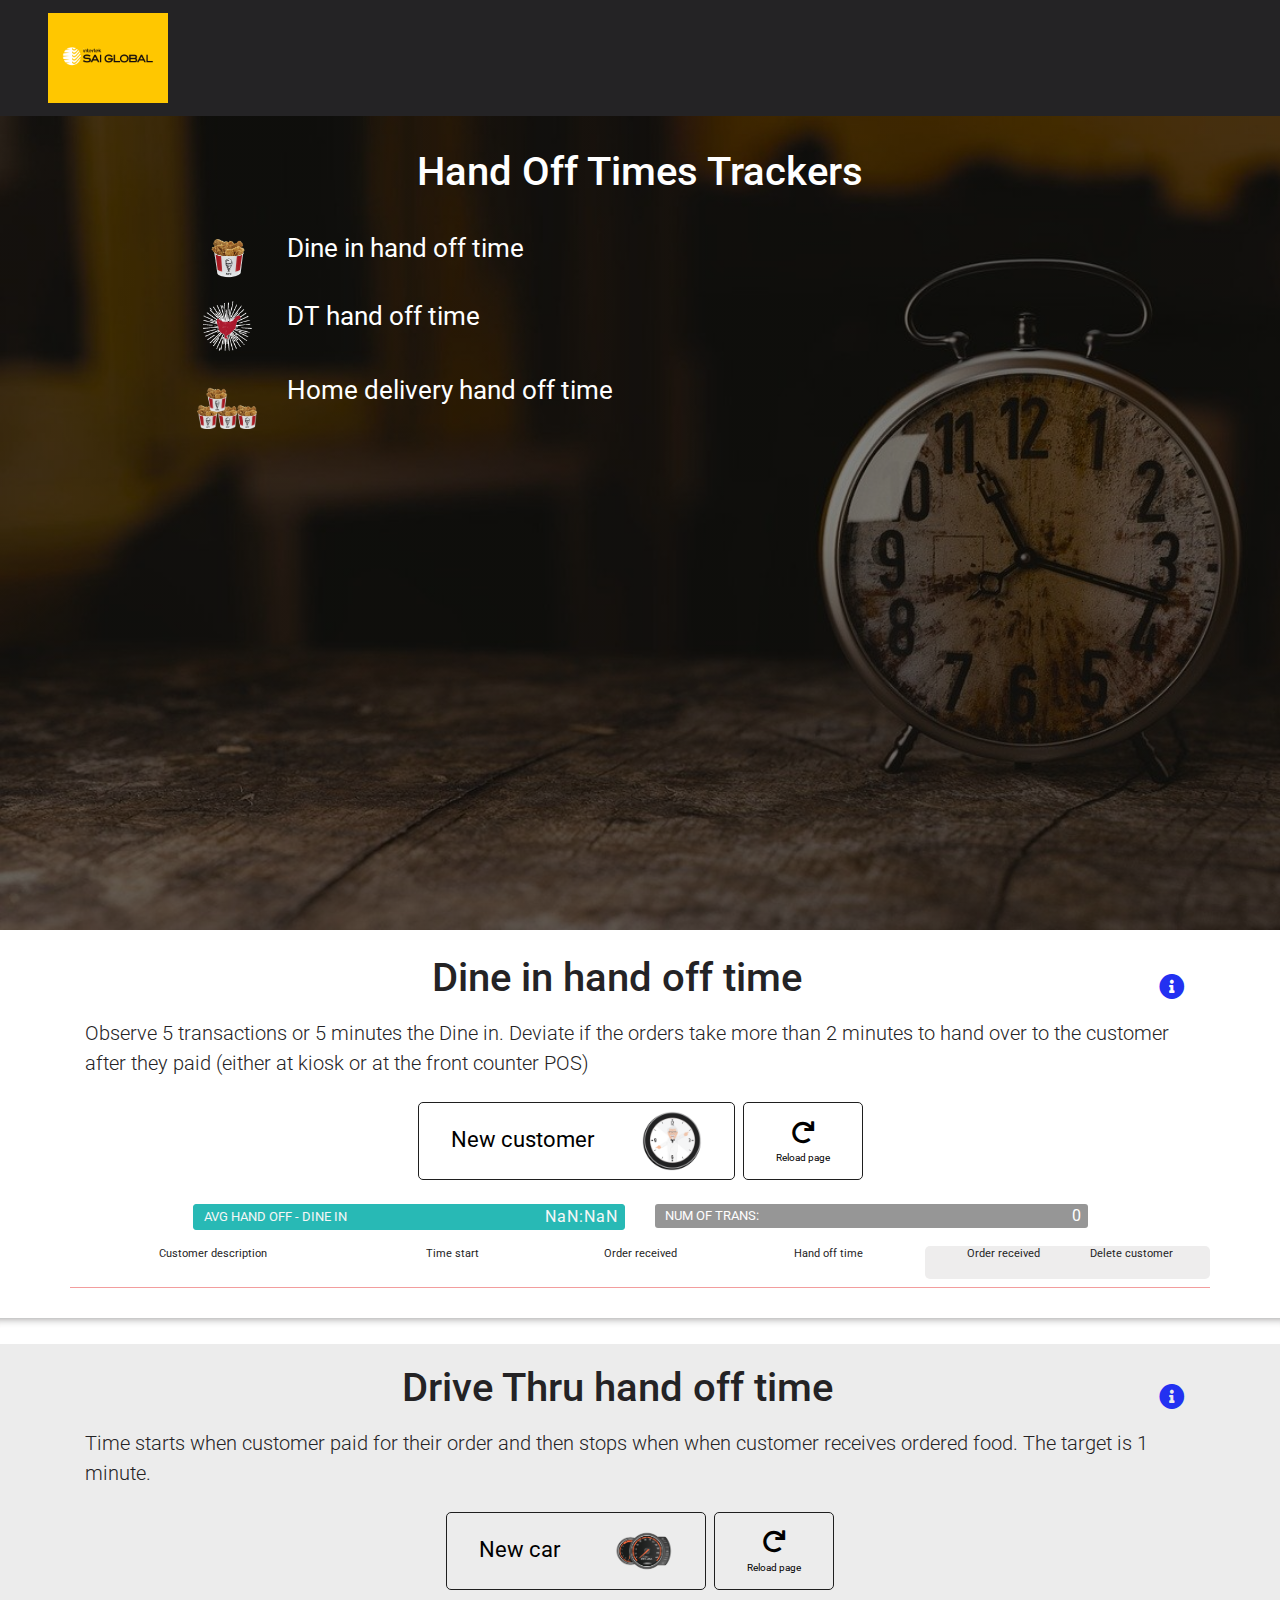
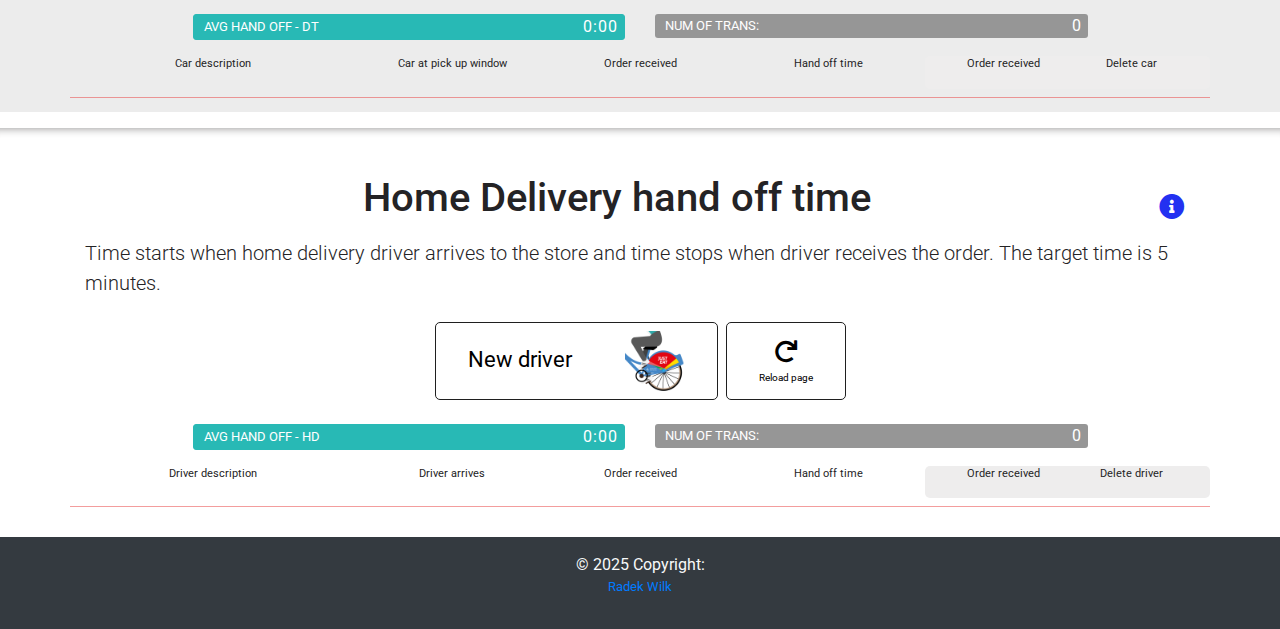
==== commit 23dcd7b2: "fixed the size issues, adjusted the column sizes for th Bootstrap column system" ====
--- a/index.html
+++ b/index.html
@@ -158,13 +158,13 @@
                       <div class="timer__serviceTime--value right" id="kfc-serviceTime">0:00</div>
                     </div>
                   </div>
-                  <div class="col-6 mx-auto">
+                  <div class="col-10 col-md-6 mx-auto mb-3 mb-md-0">
                     <div class="timer__totalTime clearfix" id="kfc-timer__totalTime">
                       <div class="timer__totalTime--text left">Avg hand off - Dine in</div>
                       <div class="timer__totalTime--value right" id="kfc-totalServiceTime">0:00</div>
                     </div>
                   </div>
-                  <div class="col-6 mx-auto">
+                  <div class="col-10 col-md-6 mx-auto">
                     <div class="timer__totalTime clearfix transactions" id="timer__totalCust">
                       <div class="timer__totalTime--text left">Num of trans: </div>
                       <div class="timer__totalTime--value right" id="kfc-totalCustomers">0</div>
@@ -181,25 +181,25 @@
             <div class="col-12 mx-auto ">
               <!-- description row -->
               <div class="row py-2 info-container">
-                <div class="col-3 text-center align-content-center ">
+                <div class="col-4 col-md-3 text-center align-content-md-center ">
                   <p class="info-text">Customer description</p>
                 </div>
                 <!-- timers col -->
-                <div class="col-6">
-                  <div class="d-flex justify-content-between">
-                    <div class="col-6 col-md-4 d-none d-md-block text-center">
+                <div class="col-3 col-md-6">
+                  <div class="d-flex justify-content-center justify-content-md-between">
+                    <div class="col-0 col-md-4 d-none d-md-block text-center">
                       <p class="info-text">Time start</p>
                     </div>
-                    <div class="col-6 col-md-4 d-none d-md-block text-center">
+                    <div class="col-0 col-md-4 d-none d-md-block text-center">
                       <p class="info-text">Order received</p>
                     </div>
-                    <div class="col-6 col-md-4 text-center ml-auto">
+                    <div class="col-12 col-md-4 text-center mx-auto">
                       <p class="info-text">Hand off time</p>
                     </div>
                   </div>
                 </div>
                 <!-- end of timers col -->
-                <div class="col-3 text-center time-edits">
+                <div class="col-5 col-md-3 text-center time-edits">
                   <div class="d-flex justify-content-between">
                     <div class="col-6 text-center">
                       <p class="info-text">Order received</p>
@@ -267,13 +267,13 @@
                       <div class="timer__serviceTime--value right" id="kfc_DT-serviceTime">0:00</div>
                     </div>
                   </div>
-                  <div class="col-6 mx-auto mx-auto">
+                  <div class="col-10 col-md-6 mx-auto mx-auto mb-3 mb-md-0">
                     <div class="timer__totalTime clearfix" id="kfc_DT-timer__totalTime">
                       <div class="timer__totalTime--text left">Avg hand off - DT</div>
                       <div class="timer__totalTime--value right" id="kfc_DT-totalServiceTime">0:00</div>
                     </div>
                   </div>
-                  <div class="col-6 mx-auto mx-auto">
+                  <div class="col-10 col-md-6 mx-auto mx-auto">
                     <div class="timer__totalTime clearfix transactions" id="timer__totalCars">
                       <div class="timer__totalTime--text left">Num of trans: </div>
                       <div class="timer__totalTime--value right" id="kfc_DT-totalCustomers">0</div>
@@ -290,25 +290,25 @@
             <div class="col-12 mx-auto ">
               <!-- description row -->
               <div class="row py-2 info-container">
-                <div class="col-3 text-center align-content-center ">
+                <div class="col-4 col-md-3 text-center align-content-md-center ">
                   <p class="info-text">Car description</p>
                 </div>
                 <!-- timers col -->
-                <div class="col-6">
-                  <div class="d-flex justify-content-between">
-                    <div class="col-6 col-md-4 d-none d-md-block text-center">
+                <div class="col-3 col-md-6">
+                  <div class="d-flex justify-content-center justify-content-md-between">
+                    <div class="col-0 col-md-4 d-none d-md-block text-center">
                       <p class="info-text">Car at pick up window</p>
                     </div>
-                    <div class="col-6 col-md-4 d-none d-md-block text-center">
+                    <div class="col-0 col-md-4 d-none d-md-block text-center">
                       <p class="info-text">Order received</p>
                     </div>
-                    <div class="col-6 col-md-4 text-center ml-auto">
+                    <div class="col-12 col-md-4 text-center mx-auto">
                       <p class="info-text">Hand off time</p>
                     </div>
                   </div>
                 </div>
                 <!-- end of timers col -->
-                <div class="col-3 text-center time-edits">
+                <div class="col-5 col-md-3 text-center time-edits">
                   <div class="d-flex justify-content-between">
                     <div class="col-6 text-center">
                       <p class="info-text">Order received</p>
@@ -382,13 +382,13 @@
                     <div class="timer__serviceTime--value right" id="kfc_HD-serviceTime">0:00</div>
                   </div>
                 </div>
-                <div class="col-6 mx-auto mx-auto">
+                <div class="col-10 col-md-6 mx-auto mx-auto mb-3 mb-md-0">
                   <div class="timer__totalTime clearfix" id="kfc_HD-timer__totalTime">
                     <div class="timer__totalTime--text left">Avg hand off - HD</div>
                     <div class="timer__totalTime--value right" id="kfc_HD-totalServiceTime">0:00</div>
                   </div>
                 </div>
-                <div class="col-6 mx-auto mx-auto">
+                <div class="col-10 col-md-6 mx-auto mx-auto ">
                   <div class="timer__totalTime clearfix transactions" id="timer__totalCust">
                     <div class="timer__totalTime--text left">Num of trans: </div>
                     <div class="timer__totalTime--value right" id="kfc_HD-totalCustomers">0</div>
@@ -405,25 +405,25 @@
           <div class="col-12 mx-auto ">
             <!-- description row -->
             <div class="row py-2 info-container">
-              <div class="col-3 text-center align-content-center ">
+              <div class="col-4 col-md-3 text-center align-content-md-center ">
                 <p class="info-text">Driver description</p>
               </div>
               <!-- timers col -->
-              <div class="col-6">
-                <div class="d-flex justify-content-between">
-                  <div class="col-6 col-md-4 d-none d-md-block text-center">
+              <div class="col-3 col-md-6">
+                <div class="d-flex justify-content-center justify-content-md-between">
+                  <div class="col-0 col-md-4 d-none d-md-block text-center">
                     <p class="info-text">Driver arrives</p>
                   </div>
-                  <div class="col-6 col-md-4 d-none d-md-block text-center">
+                  <div class="col-0 col-md-4 d-none d-md-block text-center">
                     <p class="info-text">Order received</p>
                   </div>
-                  <div class="col-6 col-md-4 text-center ml-auto">
+                  <div class="col-12 col-md-4 text-center mx-auto">
                     <p class="info-text">Hand off time</p>
                   </div>
                 </div>
               </div>
               <!-- end of timers col -->
-              <div class="col-3 text-center time-edits">
+              <div class="col-5 col-md-3 text-center time-edits">
                 <div class="d-flex justify-content-between">
                   <div class="col-6 text-center">
                     <p class="info-text">Order received</p>
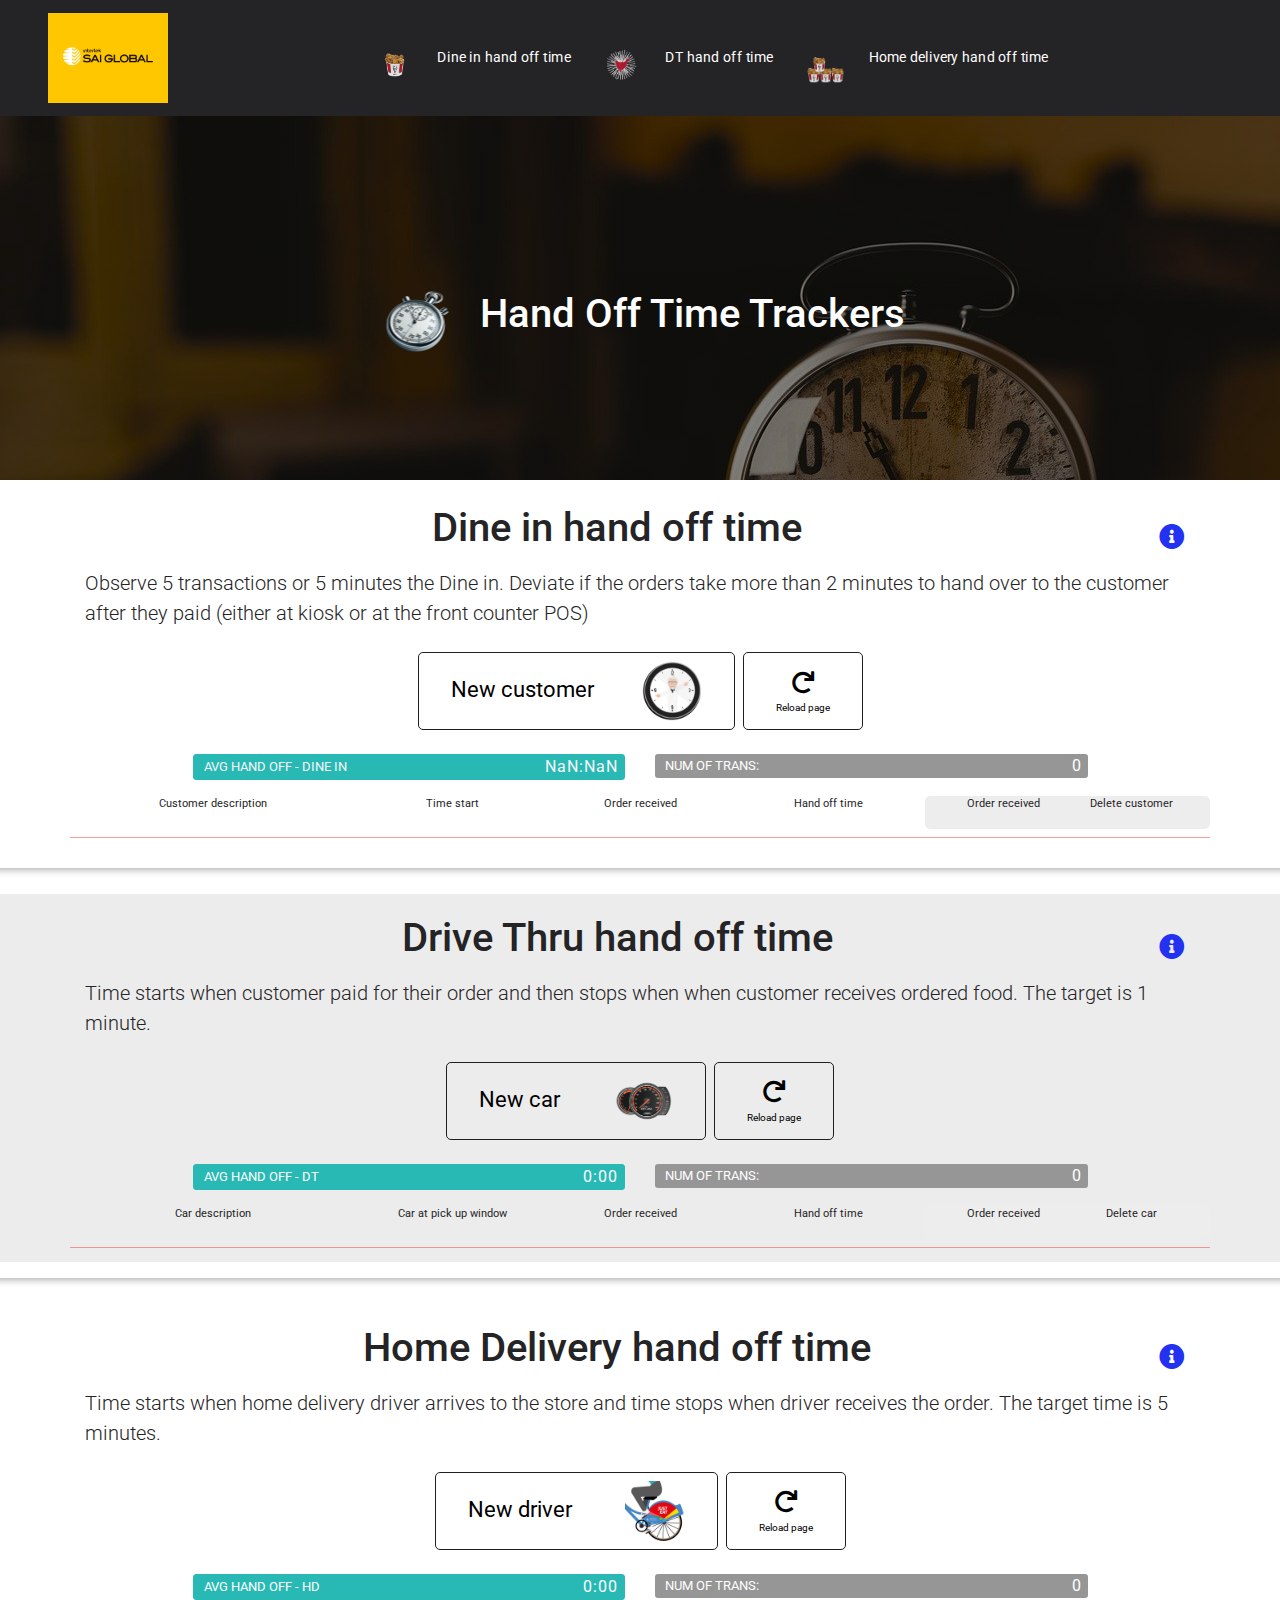
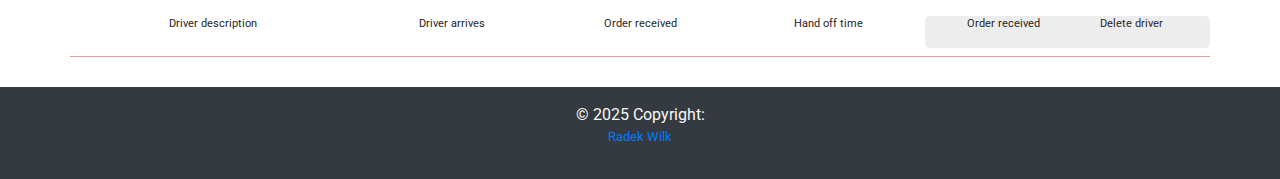
==== commit 4911076c: "changed the navbar and main haeding" ====
--- a/index.html
+++ b/index.html
@@ -70,6 +70,27 @@
           <li class="nav-item mx-3">
             <a href="timers.html" class="nav-link">Speed of Services </a>
           </li> -->
+              <li class="pcs-systems-item">
+                <li class="pcs-systems-item-inner d-flex justify-content-between align-items-center">
+                  <a href="#kfcServiceTimesTotal" class="pcs-systems-item-inner-link">
+                    <img src="./img/kfc_bucket.gif" alt="stopwatch" width="40" class="img-fluid mt-3 mr-4"> Dine in hand off time
+                  </a>
+                </li>
+            </li>
+            <li class="pcs-systems-item ">
+                <li class="pcs-systems-item-inner d-flex justify-content-between align-items-center">
+                  <a href="#kfcDTTotal" class="pcs-systems-item-inner-link">
+                    <img src="./img/chicken_clock.gif" alt="" width="40"  class="img-fluid mt-3 mr-4"> DT hand off time
+                  </a>
+                </li>
+            </li>
+            <li class="pcs-systems-item">
+              <li class="pcs-systems-item-inner d-flex justify-content-between align-items-center">
+                <a href="#kfcHDTotal" class="pcs-systems-item-inner-link">
+                    <img src="./img/kfc_multibucket.gif" alt="" width="40" class="img-fluid mt-3 mr-4"> Home delivery hand off time
+                </a>
+              </li>
+            </li>
         </ul>
       </div>
     </nav>
@@ -81,12 +102,13 @@
         <div class="row">
           <div class="col-10 mx-auto">
             <div class="py-3 banner-center">
-              <h1 class="text-capitalize text-center mt-2 mt-lg-3">
-                Hand off times trackers
+              <h1 class="text-capitalize text-center custom-heading mt-2 mt-lg-3 d-flex flex-column flex-md-row justify-content-center align-items-center">
+                <img src="/img/stopwatch-img-trans.png" alt="stopwatch image" class="img-fluid mt-3 mr-4" width="80">
+                Hand off time trackers
               </h1>
-              <ul class="pcs-systems pcs-systems-info list-group d-none d-md-block">
+              <!-- <ul class="pcs-systems pcs-systems-info list-group d-none d-md-block"> -->
                 <!-- <h3>Check SOS for</h3> -->
-                <li class="pcs-systems-item">
+                <!-- <li class="pcs-systems-item">
                     <li class="pcs-systems-item-inner">
                       <a href="#kfcServiceTimesTotal" class="pcs-systems-item-inner-link">
                          <img src="./img/kfc_bucket.gif" alt="stopwatch" width="60" class="img-fluid mt-3 mr-4"> Dine in hand off time
@@ -104,7 +126,7 @@
                   <a href="#kfcHDTotal" class="pcs-systems-item-inner-link">
                       <img src="./img/kfc_multibucket.gif" alt="" width="60" class="img-fluid mt-3 mr-4"> Home delivery hand off time
                   </a>
-                </li>
+                </li> -->
                 <!-- <li class="pcs-systems-item">
                     <li class="pcs-systems-item-inner">
                       <a href="#bkTotal" class="pcs-systems-item-inner-link">
@@ -112,7 +134,7 @@
                       </a>
                     </li>
                 </li> -->
-              </ul>
+              <!-- </ul> -->
             </div>
           </div>
         </div>
--- a/css/main.css
+++ b/css/main.css
@@ -50,17 +50,18 @@
 
 .info-banner {
   color: #fff;
-  min-height: calc(100vh - 86px);
+  min-height: calc(50vh - 86px);
   background: -webkit-gradient(linear, left top, left bottom, from(rgba(0, 0, 0, .5)), to(rgba(0, 0, 0, .5))), url(../img/info.jpg);
   background: linear-gradient(rgba(0, 0, 0, .5), rgba(0, 0, 0, .5)), url(../img/info.jpg);
   background-size: cover;
-  background-position: center;
+  background-position: center top;
   background-repeat: no-repeat;
   background-attachment: fixed;
 }
 
 .banner-center {
-  height: calc(100vh - 86px);
+  /* height: calc(100vh - 86px); */
+  height: calc(50vh - 86px);
 }
 
 #timers-banner {
@@ -70,6 +71,15 @@
     url(../img/clock_bk.jpg);
   background-size: cover;
   background-repeat: no-repeat;
+  background-position: center top;
+  position: relative;
+}
+
+.custom-heading {
+  position: absolute;
+  top: 50%;
+  left: 50%;
+  transform: translate(-50%, -50%);
 }
 
 .pcs-systems {
@@ -101,13 +111,15 @@
   color: #fff;
   -webkit-transition: all 0.2s linear;
   transition: all 0.2s linear;
+  -webkit-transform: scale(.9);
+  transform: scale(.9);
 }
 
 .pcs-systems-item-inner-link:hover {
   text-decoration: none;
   color: #a2a3a5;
-  -webkit-transform: scale(1.2);
-  transform: scale(1.2);
+  -webkit-transform: scale(1);
+  transform: scale(1);
 }
 
 .coming-soon {
@@ -531,4 +543,22 @@
     width: 80px;
   }
 
+  .modal {
+    max-width: 100% !important;
+  }
+
+  .modal-dialog {
+    min-width: 100vw !important;
+  }
+
+  .custom-heading {
+    font-size: 28px;
+    width: 100%;
+  }
+
+  .custom-heading img {
+    width: 60px;
+    margin-bottom: 15px;
+  }
+
 }